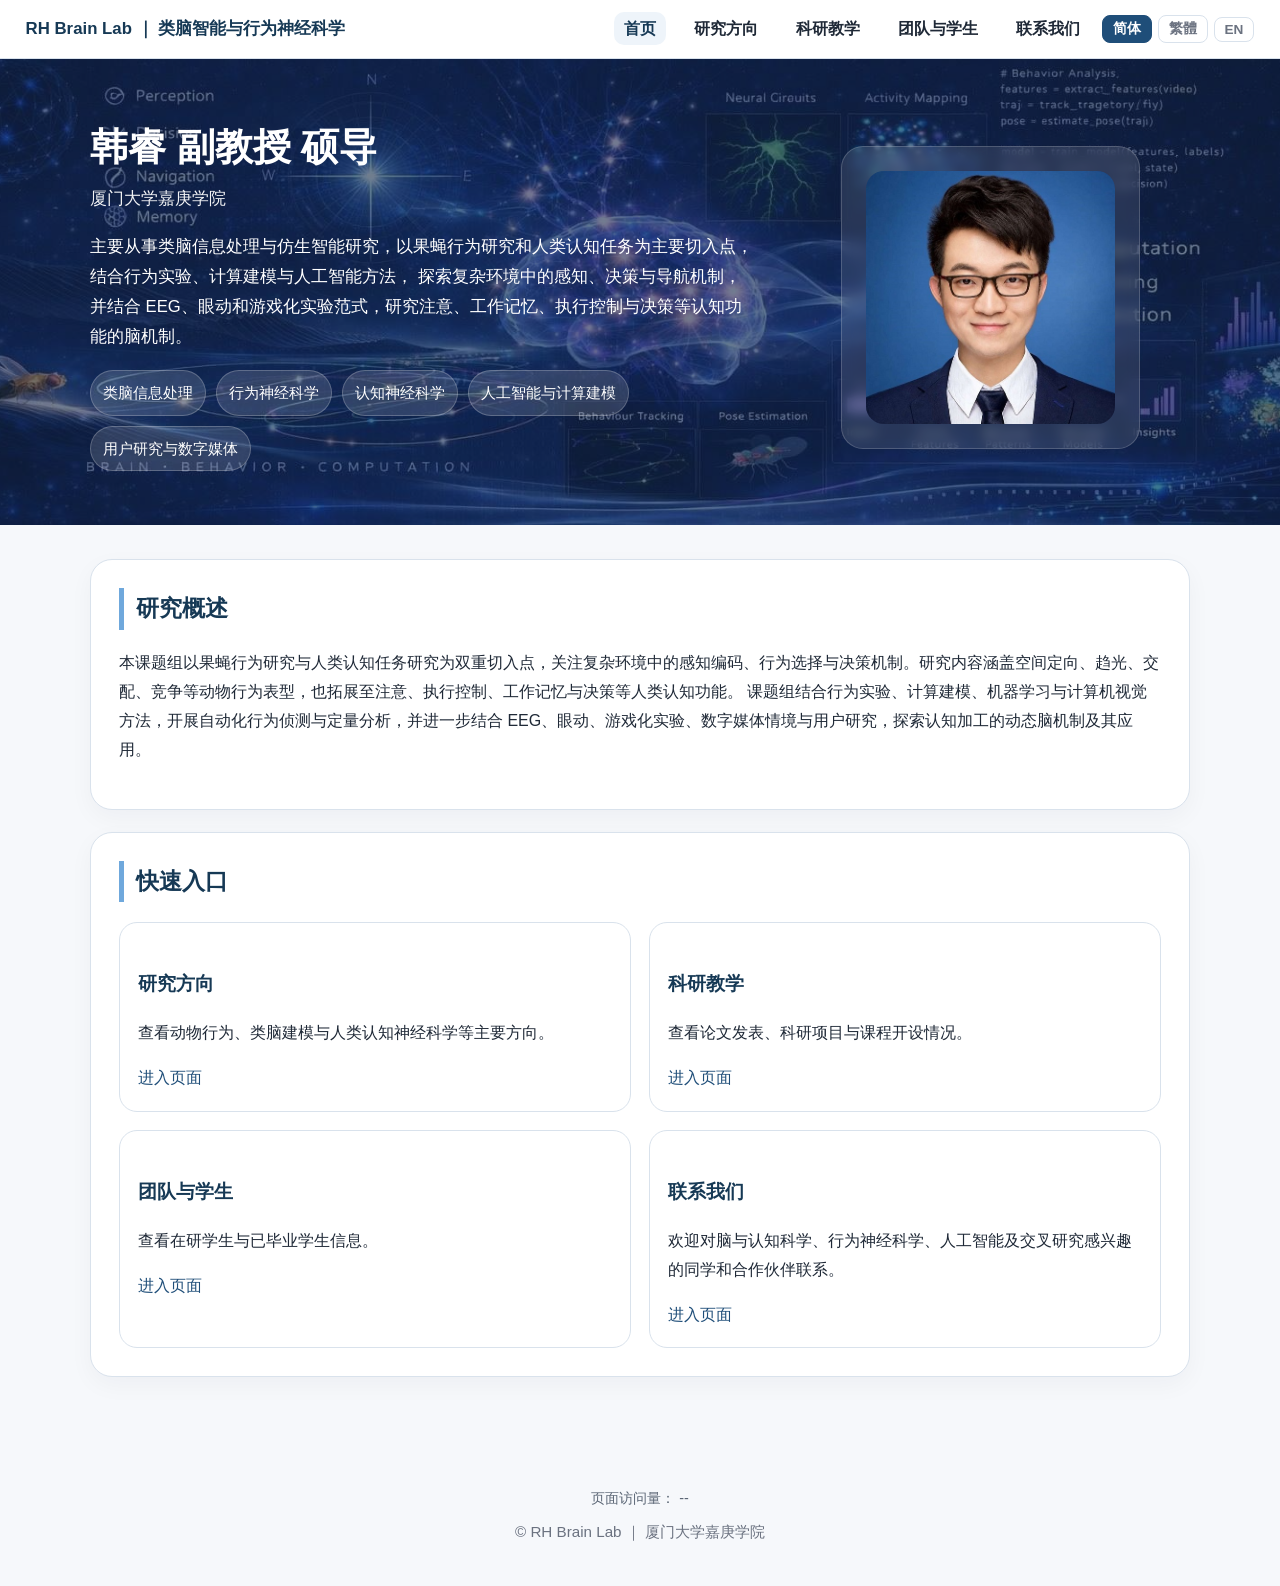
==== index.html @ 032235ff "Add files via upload" ====
<!DOCTYPE html>
<html lang="zh-CN">
<head>
  <meta charset="UTF-8">
  <meta name="viewport" content="width=device-width, initial-scale=1.0">
  <meta name="description" content="RH Brain Lab | 类脑智能与行为神经科学 - 厦门大学嘉庚学院">
  <title>RH Brain Lab | 类脑智能与行为神经科学</title>
  <link rel="canonical" href="https://rhneurosci.github.io/">
  <link rel="stylesheet" href="css/style.css">
<style>
  /* Homepage profile card and photo: both reduced to 75% of the previous visual size */
  .hero-card {
    width: 75% !important;
    max-width: 75% !important;
    box-sizing: border-box !important;
    margin-left: auto !important;
    margin-right: auto !important;
  }

  .hero-card .profile-img {
    width: 100% !important;
    max-width: 100% !important;
    height: auto !important;
    display: block !important;
  }

  /* Back-to-top button/icon: same enlarged size across all pages */
  .back-to-top,
  #back-to-top,
  #backToTop,
  .backTop,
  .scroll-top,
  .scroll-to-top,
  .to-top {
    transform: scale(1.5) !important;
    transform-origin: bottom right !important;
  }


  /* Footer page-view counter: shown only on the homepage */
  .footer-pageview-counter {
    margin-bottom: 8px;
    font-size: 0.9rem;
    color: #5b6675;
    text-align: center;
    line-height: 1.6;
    white-space: nowrap;
  }


</style>

</head>
<body>

<header class="site-header">
  <div class="container nav-wrap">
    <div class="brand">
      <span class="lang zh-cn">RH Brain Lab ｜ 类脑智能与行为神经科学</span>
      <span class="lang zh-tw">RH Brain Lab ｜ 類腦智能與行為神經科學</span>
      <span class="lang en">RH Brain Lab ｜ Brain-inspired AI &amp; Behav. Neurosci.</span>
    </div>
    <div class="header-right">
      <nav><ul>
        <li><a href="index.html" class="active">
          <span class="lang zh-cn">首页</span><span class="lang zh-tw">首頁</span><span class="lang en">Home</span>
        </a></li>
        <li><a href="research.html">
          <span class="lang zh-cn">研究方向</span><span class="lang zh-tw">研究方向</span><span class="lang en">Research</span>
        </a></li>
        <li><a href="publications.html">
          <span class="lang zh-cn">科研教学</span><span class="lang zh-tw">科研教學</span><span class="lang en">Publications</span>
        </a></li>
        <li><a href="members.html">
          <span class="lang zh-cn">团队与学生</span><span class="lang zh-tw">團隊與學生</span><span class="lang en">Team</span>
        </a></li>
        <li><a href="contact.html">
          <span class="lang zh-cn">联系我们</span><span class="lang zh-tw">聯繫我們</span><span class="lang en">Contact</span>
        </a></li>
      </ul></nav>
      <div class="lang-toggle">
        <button class="lang-btn active" data-lang="zh-CN">简体</button>
        <button class="lang-btn" data-lang="zh-TW">繁體</button>
        <button class="lang-btn" data-lang="en">EN</button>
      </div>
    </div>
  </div>
</header>

<section class="hero">
  <div class="container hero-grid">
    <div>
      <h1>
        <span class="lang zh-cn">韩睿 副教授 硕导</span>
        <span class="lang zh-tw">韓睿 副教授 碩導</span>
        <span class="lang en">Rui Han, Associate Professor</span>
      </h1>
      <div class="subtitle">
        <span class="lang zh-cn">厦门大学嘉庚学院</span>
        <span class="lang zh-tw">廈門大學嘉庚學院</span>
        <span class="lang en">Xiamen University Tan Kah Kee College</span>
      </div>
      <p class="lead lang zh-cn">
        主要从事类脑信息处理与仿生智能研究，以果蝇行为研究和人类认知任务为主要切入点，结合行为实验、计算建模与人工智能方法，
        探索复杂环境中的感知、决策与导航机制，并结合 EEG、眼动和游戏化实验范式，研究注意、工作记忆、执行控制与决策等认知功能的脑机制。
      </p>
      <p class="lead lang zh-tw">
        主要從事類腦信息處理與仿生智能研究，以果蠅行為研究和人類認知任務為主要切入點，結合行為實驗、計算建模與人工智能方法，
        探索複雜環境中的感知、決策與導航機制，並結合 EEG、眼動和遊戲化實驗範式，研究注意、工作記憶、執行控制與決策等認知功能的腦機制。
      </p>
      <p class="lead lang en">
        Focusing on brain-inspired information processing and biomimetic intelligence, we use fruit-fly behavior and human cognitive tasks as two major entry points, integrating behavioral experiments, computational modeling, and AI methods to study perception, decision-making, and navigation in complex environments. We also combine EEG, eye tracking, and gamified paradigms to investigate the neural mechanisms of attention, working memory, executive control, and decision-making.
      </p>
      <ul class="tag-list">
        <li class="tag"><span class="lang zh-cn">类脑信息处理</span><span class="lang zh-tw">類腦信息處理</span><span class="lang en">Brain-inspired Computing</span></li>
        <li class="tag"><span class="lang zh-cn">行为神经科学</span><span class="lang zh-tw">行為神經科學</span><span class="lang en">Behavioral Neuroscience</span></li>
        <li class="tag"><span class="lang zh-cn">认知神经科学</span><span class="lang zh-tw">認知神經科學</span><span class="lang en">Cognitive Neuroscience</span></li>
        <li class="tag"><span class="lang zh-cn">人工智能与计算建模</span><span class="lang zh-tw">人工智能與計算建模</span><span class="lang en">AI & Computational Modeling</span></li>
        <li class="tag"><span class="lang zh-cn">用户研究与数字媒体</span><span class="lang zh-tw">用戶研究與數字媒體</span><span class="lang en">User Research & Digital Media</span></li>
      </ul>
    </div>
    <div class="hero-card">
      <img src="images/profile.jpg" alt="韩睿 Rui Han" class="profile-img">
    </div>
  </div>
</section>

<main>
  <div class="container">

    <section class="section">
      <h2>
        <span class="lang zh-cn">研究概述</span>
        <span class="lang zh-tw">研究概述</span>
        <span class="lang en">Research Overview</span>
      </h2>
      <p class="lang zh-cn">
        本课题组以果蝇行为研究与人类认知任务研究为双重切入点，关注复杂环境中的感知编码、行为选择与决策机制。研究内容涵盖空间定向、趋光、交配、竞争等动物行为表型，也拓展至注意、执行控制、工作记忆与决策等人类认知功能。
        课题组结合行为实验、计算建模、机器学习与计算机视觉方法，开展自动化行为侦测与定量分析，并进一步结合 EEG、眼动、游戏化实验、数字媒体情境与用户研究，探索认知加工的动态脑机制及其应用。
      </p>
      <p class="lang zh-tw">
        本課題組以果蠅行為研究與人類認知任務研究為雙重切入點，關注複雜環境中的感知編碼、行為選擇與決策機制。研究內容涵蓋空間定向、趨光、交配、競爭等動物行為表型，也拓展至注意、執行控制、工作記憶與決策等人類認知功能。
        課題組結合行為實驗、計算建模、機器學習與計算機視覺方法，開展自動化行為偵測與定量分析，並進一步結合 EEG、眼動、遊戲化實驗、數字媒體情境與用戶研究，探索認知加工的動態腦機制及其應用。
      </p>
      <p class="lang en">
        Our group takes fruit-fly behavior and human cognitive tasks as two major entry points to study perceptual encoding, behavioral choice, and decision-making in complex environments. Our research covers animal behavioral phenotypes such as spatial orientation, phototaxis, mating, and competition, while also extending to human cognitive functions including attention, executive control, working memory, and decision-making.
        By integrating behavioral experiments, computational modeling, machine learning, and computer vision, we develop automated detection and quantitative-analysis approaches, and further combine EEG, eye tracking, gamified paradigms, digital-media contexts, and user research to investigate dynamic neural mechanisms and their applications.
      </p>
    </section>

    <section class="section">
      <h2>
        <span class="lang zh-cn">快速入口</span>
        <span class="lang zh-tw">快速入口</span>
        <span class="lang en">Quick Links</span>
      </h2>
      <div class="card-grid">
        <div class="card">
          <h3><span class="lang zh-cn">研究方向</span><span class="lang zh-tw">研究方向</span><span class="lang en">Research</span></h3>
          <p class="lang zh-cn">查看动物行为、类脑建模与人类认知神经科学等主要方向。</p>
          <p class="lang zh-tw">查看動物行為、類腦建模與人類認知神經科學等主要方向。</p>
          <p class="lang en">Explore animal behavior, brain-inspired modeling, and human cognitive neuroscience.</p>
          <a href="research.html"><span class="lang zh-cn">进入页面</span><span class="lang zh-tw">進入頁面</span><span class="lang en">Learn more</span></a>
        </div>
        <div class="card">
          <h3><span class="lang zh-cn">科研教学</span><span class="lang zh-tw">科研教學</span><span class="lang en">Publications</span></h3>
          <p class="lang zh-cn">查看论文发表、科研项目与课程开设情况。</p>
          <p class="lang zh-tw">查看論文發表、科研項目與課程開設情況。</p>
          <p class="lang en">View publications, research projects, and courses.</p>
          <a href="publications.html"><span class="lang zh-cn">进入页面</span><span class="lang zh-tw">進入頁面</span><span class="lang en">Learn more</span></a>
        </div>
        <div class="card">
          <h3><span class="lang zh-cn">团队与学生</span><span class="lang zh-tw">團隊與學生</span><span class="lang en">Team</span></h3>
          <p class="lang zh-cn">查看在研学生与已毕业学生信息。</p>
          <p class="lang zh-tw">查看在研學生與已畢業學生信息。</p>
          <p class="lang en">Meet our current and former students.</p>
          <a href="members.html"><span class="lang zh-cn">进入页面</span><span class="lang zh-tw">進入頁面</span><span class="lang en">Learn more</span></a>
        </div>
        <div class="card">
          <h3><span class="lang zh-cn">联系我们</span><span class="lang zh-tw">聯繫我們</span><span class="lang en">Contact</span></h3>
          <p class="lang zh-cn">欢迎对脑与认知科学、行为神经科学、人工智能及交叉研究感兴趣的同学和合作伙伴联系。</p>
          <p class="lang zh-tw">歡迎對腦與認知科學、行為神經科學、人工智能及交叉研究感興趣的同學和合作夥伴聯繫。</p>
          <p class="lang en">Prospective students and collaborators interested in brain and cognitive science, behavioral neuroscience, AI, and interdisciplinary research are welcome to reach out.</p>
          <a href="contact.html"><span class="lang zh-cn">进入页面</span><span class="lang zh-tw">進入頁面</span><span class="lang en">Learn more</span></a>
        </div>
      </div>
    </section>
  </div>
</main>

<footer>
  <div class="container">
    <div class="footer-pageview-counter">
      <span class="lang zh-cn">页面访问量：</span>
      <span class="lang zh-tw">頁面訪問量：</span>
      <span class="lang en">Page Views: </span>
      <span id="busuanzi_value_site_pv">--</span>
    </div>

    <span class="lang zh-cn">&copy; RH Brain Lab ｜ 厦门大学嘉庚学院</span>
    <span class="lang zh-tw">&copy; RH Brain Lab ｜ 廈門大學嘉庚學院</span>
    <span class="lang en">&copy; RH Brain Lab ｜ Xiamen University Tan Kah Kee College</span>
  </div>
</footer>

<script src="js/main.js"></script>
<script async src="https://busuanzi.ibruce.info/busuanzi/2.3/busuanzi.pure.mini.js"></script>
</body>
</html>
---- css/style.css ----
:root{
  --primary:#1f4e79;
  --primary-dark:#163955;
  --accent:#6fa8dc;
  --bg:#f6f8fb;
  --card:#ffffff;
  --text:#1f2937;
  --muted:#6b7280;
  --line:#d9e2ec;
  --max:1100px;
}
*{box-sizing:border-box}
html{scroll-behavior:smooth}
body{
  margin:0;
  font-family:"Microsoft YaHei","PingFang SC","Noto Sans SC",Arial,sans-serif;
  color:var(--text);
  background:var(--bg);
  line-height:1.8;
}
a{color:var(--primary);text-decoration:none}
a:hover{text-decoration:underline}
.container{width:min(var(--max),92%);margin:0 auto}

/* --- Language Toggle --- */
.lang{display:none !important}
html[lang="zh-CN"] .lang.zh-cn{display:inline !important}
html[lang="zh-TW"] .lang.zh-tw{display:inline !important}
html[lang="en"]    .lang.en{display:inline !important}
html[lang="zh-CN"] div.lang.zh-cn,
html[lang="zh-CN"] p.lang.zh-cn,
html[lang="zh-CN"] ul.lang.zh-cn,
html[lang="zh-CN"] ol.lang.zh-cn,
html[lang="zh-CN"] li.lang.zh-cn,
html[lang="zh-CN"] section.lang.zh-cn,
html[lang="zh-CN"] h1.lang.zh-cn,
html[lang="zh-CN"] h2.lang.zh-cn,
html[lang="zh-CN"] h3.lang.zh-cn{display:block !important}
html[lang="zh-TW"] div.lang.zh-tw,
html[lang="zh-TW"] p.lang.zh-tw,
html[lang="zh-TW"] ul.lang.zh-tw,
html[lang="zh-TW"] ol.lang.zh-tw,
html[lang="zh-TW"] li.lang.zh-tw,
html[lang="zh-TW"] section.lang.zh-tw,
html[lang="zh-TW"] h1.lang.zh-tw,
html[lang="zh-TW"] h2.lang.zh-tw,
html[lang="zh-TW"] h3.lang.zh-tw{display:block !important}
html[lang="en"] div.lang.en,
html[lang="en"] p.lang.en,
html[lang="en"] ul.lang.en,
html[lang="en"] ol.lang.en,
html[lang="en"] li.lang.en,
html[lang="en"] section.lang.en,
html[lang="en"] h1.lang.en,
html[lang="en"] h2.lang.en,
html[lang="en"] h3.lang.en{display:block !important}

.lang-toggle{display:flex;gap:6px;align-items:center;flex-shrink:0}
.lang-btn{
  background:transparent;border:1px solid var(--line);
  padding:4px 10px;border-radius:8px;cursor:pointer;
  font-size:.85rem;color:var(--muted);font-weight:600;
  transition:all .2s;
}
.lang-btn:hover{border-color:var(--accent);color:var(--primary)}
.lang-btn.active{
  background:var(--primary);border-color:var(--primary);color:#fff;
}

/* --- Header --- */
header.site-header{
  background:#fff;
  border-bottom:1px solid var(--line);
  position:sticky; top:0; z-index:10;
}
header.site-header .container{width:min(1280px,96%)}
.nav-wrap{
  display:flex;justify-content:space-between;align-items:center;
  gap:8px 16px;padding:14px 0;flex-wrap:nowrap;
}
.brand{font-weight:700;font-size:1.05rem;color:var(--primary-dark)}
.header-right{display:flex;align-items:center;gap:12px;flex-shrink:0;flex-wrap:nowrap}
nav ul{
  list-style:none;margin:0;padding:0;display:flex;gap:18px;flex-wrap:wrap;
}
nav a{
  color:var(--text);font-weight:600;padding:8px 10px;border-radius:10px;
}
nav a.active, nav a:hover{
  background:#eef4fa;color:var(--primary-dark);text-decoration:none;
}

/* --- Hero --- */
.hero{
  background:
    linear-gradient(rgba(20,40,70,0.6), rgba(20,40,70,0.6)),
    url("../images/banner.jpg") center/cover no-repeat;
  color:#fff;
  padding:64px 0 54px;
}
.hero-grid{
  display:grid;grid-template-columns:1.5fr 0.9fr;gap:36px;align-items:center;
}
.hero h1{font-size:2.4rem;line-height:1.25;margin:0 0 12px}
.hero .subtitle{font-size:1.08rem;opacity:.95;margin-bottom:18px}
.tag-list{display:flex;flex-wrap:wrap;gap:10px;margin:18px 0 0;padding:0;list-style:none}
.tag{
  background:rgba(255,255,255,.14);border:1px solid rgba(255,255,255,.22);
  padding:8px 12px;border-radius:999px;font-size:.96rem
}
.hero-card{
  background:rgba(255,255,255,.1);
  border:1px solid rgba(255,255,255,.18);
  border-radius:22px;padding:24px;backdrop-filter:blur(6px);
}
.photo-placeholder, .banner-placeholder{
  border:2px dashed rgba(255,255,255,.55);
  border-radius:18px;display:flex;align-items:center;justify-content:center;
  text-align:center;min-height:280px;padding:24px;color:#eef6ff;
  font-weight:600;
}

/* --- Page Banner --- */
.page-banner{
  background:
    linear-gradient(rgba(20,40,70,0.6), rgba(20,40,70,0.6)),
    url("../images/banner.jpg") center/cover no-repeat;
  color:#fff;
  padding:64px 0 54px;
}
.page-banner h1{margin:0;font-size:2rem}
.page-banner p{margin:10px 0 0;opacity:.95}

/* --- Main Content --- */
main{padding:34px 0 60px}
.section{
  background:var(--card);border:1px solid var(--line);border-radius:22px;
  padding:28px;box-shadow:0 8px 24px rgba(15,23,42,.04);margin-bottom:22px;
}
.section h2{
  margin-top:0;color:var(--primary-dark);font-size:1.45rem;
  border-left:5px solid var(--accent);padding-left:12px;
}
.section h3{color:var(--primary-dark);margin-top:26px}
.lead{font-size:1.04rem}

/* --- Research Figure --- */
.research-fig{
  margin:20px auto;border-radius:14px;overflow:hidden;
  border:1px solid var(--line);
  max-width:60%;
}
.research-fig img{width:100%;display:block}
.research-fig figcaption{
  padding:10px 14px;font-size:.9rem;color:var(--muted);
  background:#f8fbff;text-align:center;
}

/* --- Grid & Cards --- */
.grid-2{display:grid;grid-template-columns:1fr 1fr;gap:22px}
.card-grid{display:grid;grid-template-columns:repeat(2,1fr);gap:18px}
.card{
  border:1px solid var(--line);border-radius:18px;padding:18px;background:#fff;
}

/* --- Lists --- */
.muted{color:var(--muted)}
.timeline-list, .pub-list, .student-list, .plain-list{
  margin:0;padding-left:22px;
}
.pub-list li, .timeline-list li, .student-list li{margin-bottom:12px}
.pub-list .pub-links{margin-top:4px}
.pub-list .pub-links a{
  display:inline-block;margin-right:8px;padding:2px 10px;
  border:1px solid var(--accent);border-radius:6px;font-size:.85rem;
  color:var(--primary);font-weight:600;transition:all .2s;
}
.pub-list .pub-links a:hover{
  background:var(--primary);color:#fff;border-color:var(--primary);
  text-decoration:none;
}

/* --- Contact KV --- */
.kv{
  display:grid;grid-template-columns:130px 1fr;gap:8px 18px;align-items:start;
}
.kv div:nth-child(odd){font-weight:700;color:var(--primary-dark)}

/* --- Footer --- */
footer{
  padding:28px 0 40px;color:var(--muted);text-align:center;font-size:.95rem;
}

/* --- Note (dev only) --- */
.note{
  font-size:.94rem;color:var(--muted);background:#f8fbff;border-left:4px solid var(--accent);
  padding:12px 14px;border-radius:10px;
}

/* --- Profile Image --- */
.profile-img{
  width:100%;
  border-radius:18px;
  object-fit:cover;
}

/* --- Back-to-top Button --- */
.back-to-top{
  position:fixed;right:28px;bottom:28px;z-index:50;
  width:54px;height:54px;border-radius:50%;
  background:var(--primary);color:#fff;border:none;cursor:pointer;
  display:flex;flex-direction:column;align-items:center;justify-content:center;
  gap:1px;
  box-shadow:0 6px 18px rgba(31,78,121,.32);
  opacity:0;visibility:hidden;transform:translateY(10px);
  transition:opacity .25s ease, visibility .25s ease, transform .25s ease, background-color .2s;
  font-family:inherit;
}
.back-to-top.visible{opacity:1;visibility:visible;transform:translateY(0)}
.back-to-top:hover{background:var(--primary-dark)}
.back-to-top svg{display:block}
.back-to-top-label{
  font-size:.62rem;font-weight:700;letter-spacing:.5px;line-height:1;
  margin-top:1px;
}
@media (max-width: 600px){
  .back-to-top{right:16px;bottom:16px;width:48px;height:48px}
  .back-to-top-label{font-size:.55rem}
}

/* --- Responsive --- */
@media (max-width: 900px){
  .hero-grid,.grid-2{grid-template-columns:1fr}
  .hero h1{font-size:2rem}
  .photo-placeholder{min-height:220px}
  .nav-wrap{flex-wrap:wrap}
  .brand{max-width:100%;white-space:normal}
  .header-right{width:100%;justify-content:space-between}
}
@media (max-width: 600px){
  nav ul{gap:10px}
  nav a{padding:6px 8px;font-size:.9rem}
  .kv{grid-template-columns:100px 1fr}
}
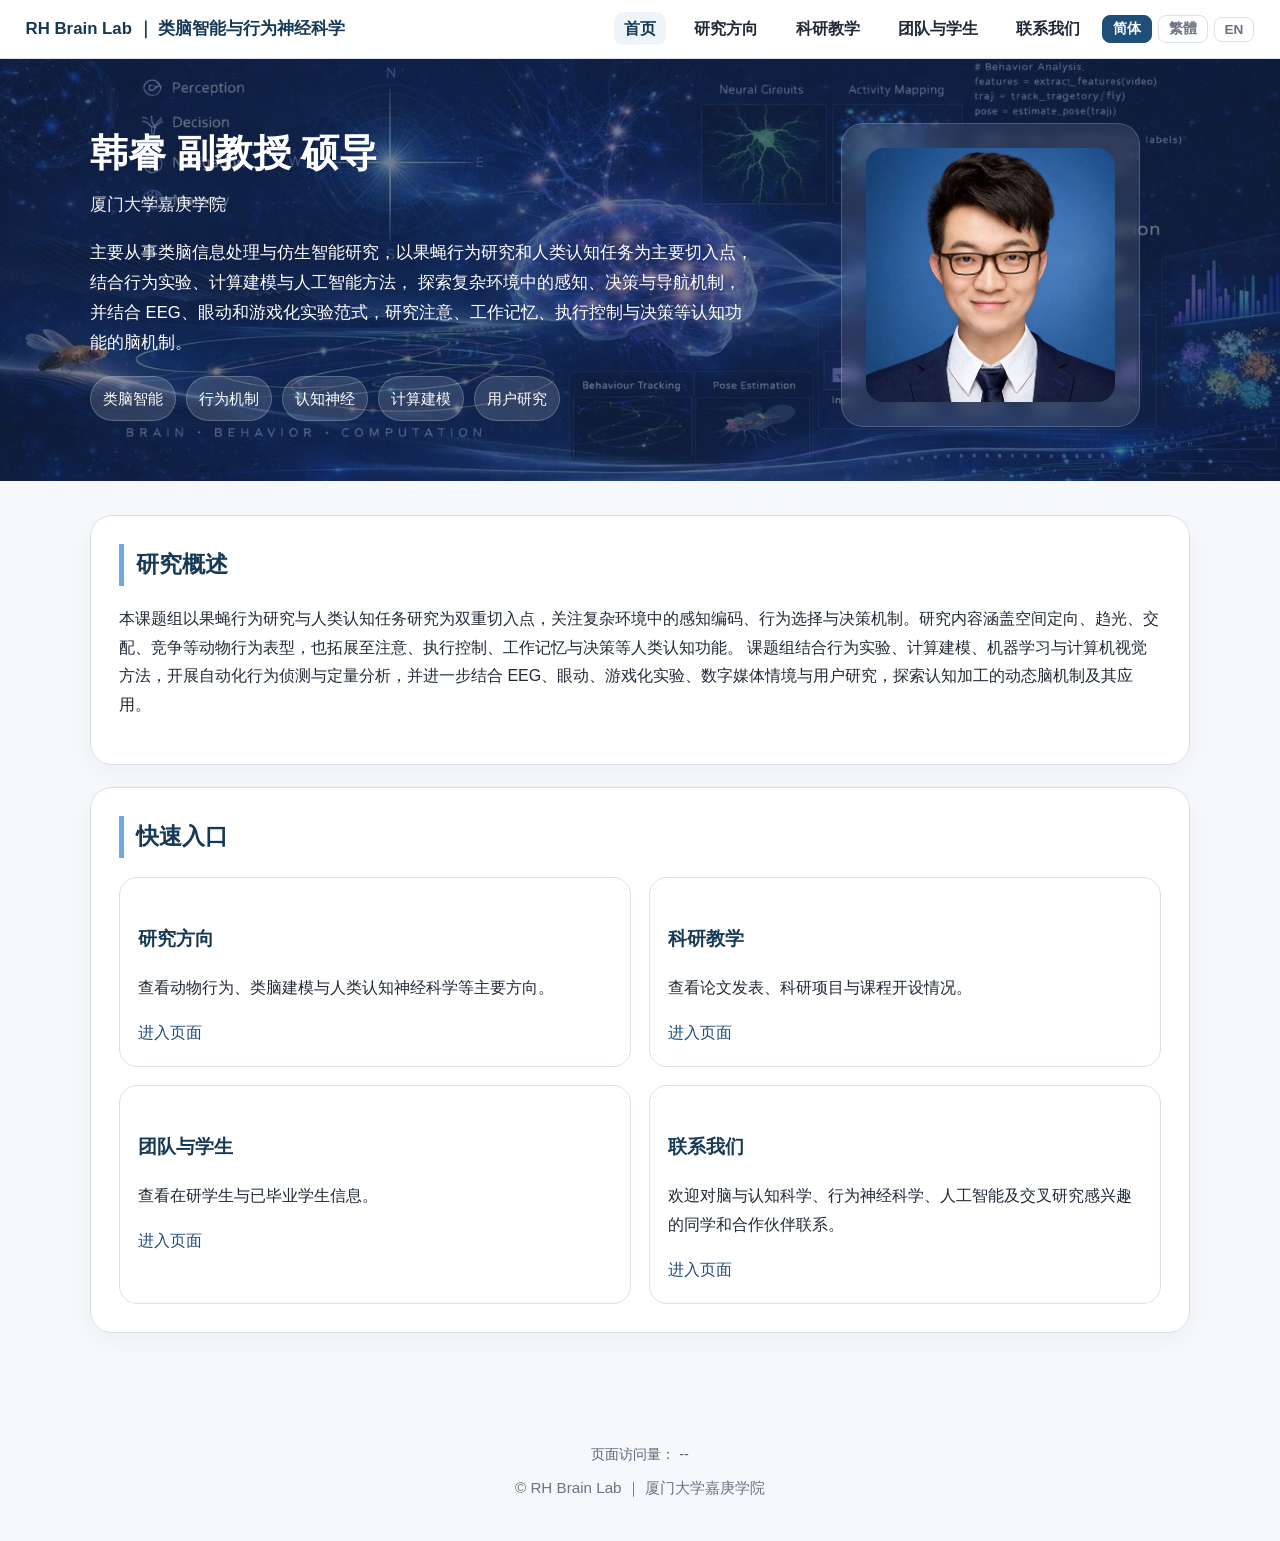
==== commit c0cf87bc: "Add files via upload" ====
--- a/index.html
+++ b/index.html
@@ -112,11 +112,11 @@
         Focusing on brain-inspired information processing and biomimetic intelligence, we use fruit-fly behavior and human cognitive tasks as two major entry points, integrating behavioral experiments, computational modeling, and AI methods to study perception, decision-making, and navigation in complex environments. We also combine EEG, eye tracking, and gamified paradigms to investigate the neural mechanisms of attention, working memory, executive control, and decision-making.
       </p>
       <ul class="tag-list">
-        <li class="tag"><span class="lang zh-cn">类脑信息处理</span><span class="lang zh-tw">類腦信息處理</span><span class="lang en">Brain-inspired Computing</span></li>
-        <li class="tag"><span class="lang zh-cn">行为神经科学</span><span class="lang zh-tw">行為神經科學</span><span class="lang en">Behavioral Neuroscience</span></li>
-        <li class="tag"><span class="lang zh-cn">认知神经科学</span><span class="lang zh-tw">認知神經科學</span><span class="lang en">Cognitive Neuroscience</span></li>
-        <li class="tag"><span class="lang zh-cn">人工智能与计算建模</span><span class="lang zh-tw">人工智能與計算建模</span><span class="lang en">AI & Computational Modeling</span></li>
-        <li class="tag"><span class="lang zh-cn">用户研究与数字媒体</span><span class="lang zh-tw">用戶研究與數字媒體</span><span class="lang en">User Research & Digital Media</span></li>
+        <li class="tag"><span class="lang zh-cn">类脑智能</span><span class="lang zh-tw">類腦智能</span><span class="lang en">Brain-inspired AI</span></li>
+        <li class="tag"><span class="lang zh-cn">行为机制</span><span class="lang zh-tw">行為機制</span><span class="lang en">Behavior</span></li>
+        <li class="tag"><span class="lang zh-cn">认知神经</span><span class="lang zh-tw">認知神經</span><span class="lang en">Cognition</span></li>
+        <li class="tag"><span class="lang zh-cn">计算建模</span><span class="lang zh-tw">計算建模</span><span class="lang en">Modeling</span></li>
+        <li class="tag"><span class="lang zh-cn">用户研究</span><span class="lang zh-tw">用戶研究</span><span class="lang en">User Research</span></li>
       </ul>
     </div>
     <div class="hero-card">
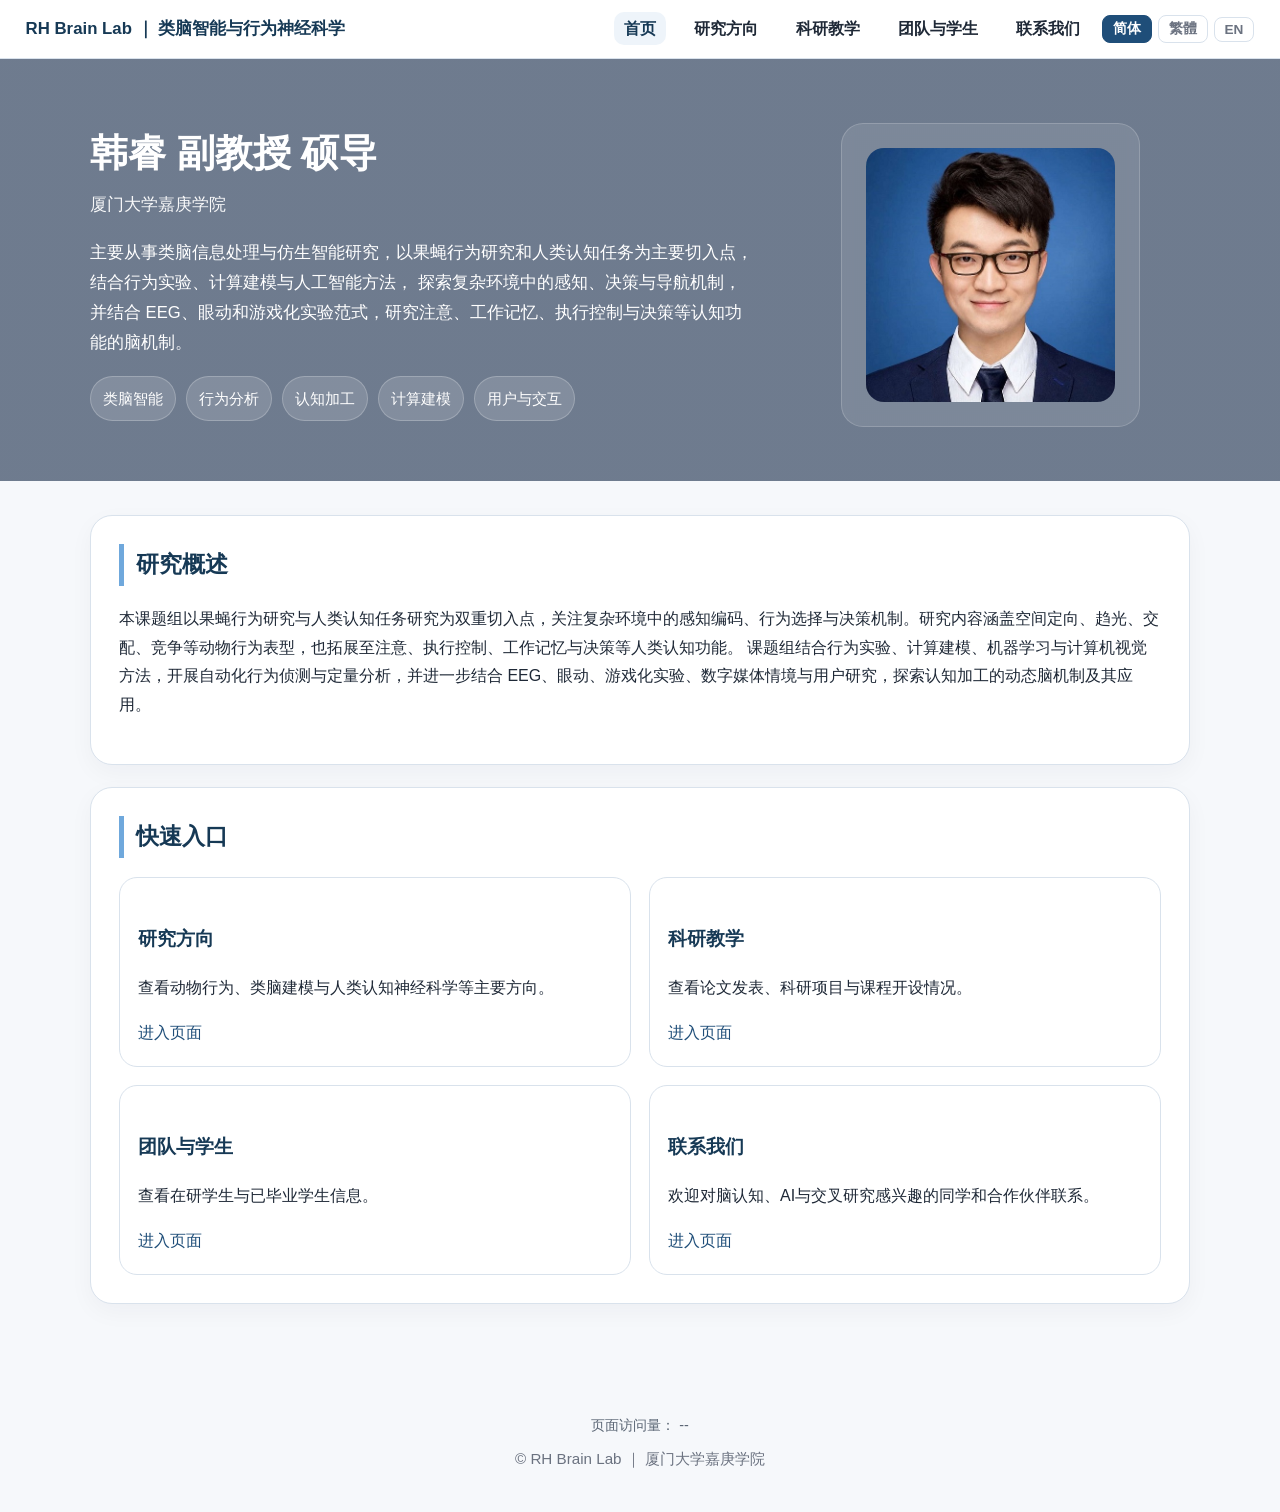
==== commit 904f72dd: "Add files via upload" ====
--- a/index.html
+++ b/index.html
@@ -113,10 +113,10 @@
       </p>
       <ul class="tag-list">
         <li class="tag"><span class="lang zh-cn">类脑智能</span><span class="lang zh-tw">類腦智能</span><span class="lang en">Brain-inspired AI</span></li>
-        <li class="tag"><span class="lang zh-cn">行为机制</span><span class="lang zh-tw">行為機制</span><span class="lang en">Behavior</span></li>
-        <li class="tag"><span class="lang zh-cn">认知神经</span><span class="lang zh-tw">認知神經</span><span class="lang en">Cognition</span></li>
-        <li class="tag"><span class="lang zh-cn">计算建模</span><span class="lang zh-tw">計算建模</span><span class="lang en">Modeling</span></li>
-        <li class="tag"><span class="lang zh-cn">用户研究</span><span class="lang zh-tw">用戶研究</span><span class="lang en">User Research</span></li>
+        <li class="tag"><span class="lang zh-cn">行为分析</span><span class="lang zh-tw">行為分析</span><span class="lang en">Behavior Analysis</span></li>
+        <li class="tag"><span class="lang zh-cn">认知加工</span><span class="lang zh-tw">認知加工</span><span class="lang en">Cognitive Processing</span></li>
+        <li class="tag"><span class="lang zh-cn">计算建模</span><span class="lang zh-tw">計算建模</span><span class="lang en">Computational Modeling</span></li>
+        <li class="tag"><span class="lang zh-cn">用户与交互</span><span class="lang zh-tw">用戶與交互</span><span class="lang en">Users & Interaction</span></li>
       </ul>
     </div>
     <div class="hero-card">
@@ -178,9 +178,9 @@
         </div>
         <div class="card">
           <h3><span class="lang zh-cn">联系我们</span><span class="lang zh-tw">聯繫我們</span><span class="lang en">Contact</span></h3>
-          <p class="lang zh-cn">欢迎对脑与认知科学、行为神经科学、人工智能及交叉研究感兴趣的同学和合作伙伴联系。</p>
-          <p class="lang zh-tw">歡迎對腦與認知科學、行為神經科學、人工智能及交叉研究感興趣的同學和合作夥伴聯繫。</p>
-          <p class="lang en">Prospective students and collaborators interested in brain and cognitive science, behavioral neuroscience, AI, and interdisciplinary research are welcome to reach out.</p>
+          <p class="lang zh-cn">欢迎对脑认知、AI与交叉研究感兴趣的同学和合作伙伴联系。</p>
+          <p class="lang zh-tw">歡迎對腦認知、AI與交叉研究感興趣的同學和合作夥伴聯繫。</p>
+          <p class="lang en">Students and collaborators interested in cognition, AI, and interdisciplinary research are welcome to reach out.</p>
           <a href="contact.html"><span class="lang zh-cn">进入页面</span><span class="lang zh-tw">進入頁面</span><span class="lang en">Learn more</span></a>
         </div>
       </div>
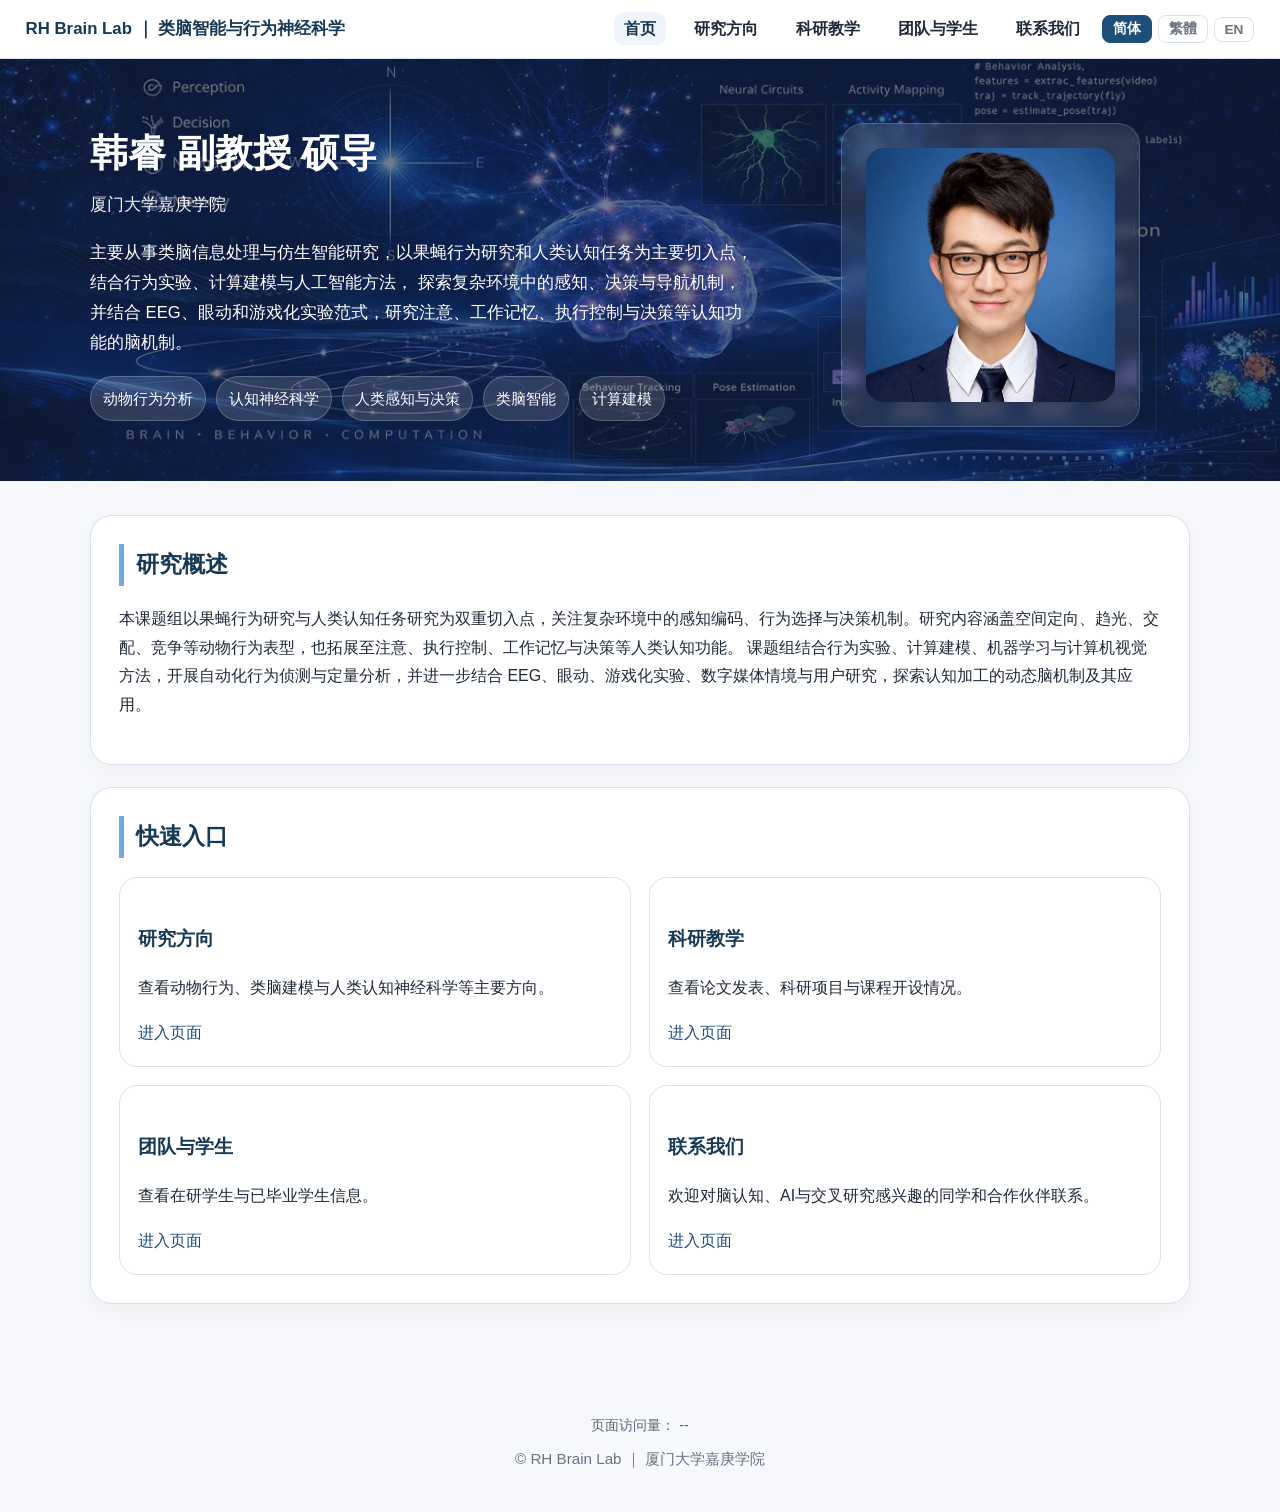
==== commit 4a172090: "Add files via upload" ====
--- a/index.html
+++ b/index.html
@@ -112,11 +112,11 @@
         Focusing on brain-inspired information processing and biomimetic intelligence, we use fruit-fly behavior and human cognitive tasks as two major entry points, integrating behavioral experiments, computational modeling, and AI methods to study perception, decision-making, and navigation in complex environments. We also combine EEG, eye tracking, and gamified paradigms to investigate the neural mechanisms of attention, working memory, executive control, and decision-making.
       </p>
       <ul class="tag-list">
+        <li class="tag"><span class="lang zh-cn">动物行为分析</span><span class="lang zh-tw">動物行為分析</span><span class="lang en">Animal Behavior Analysis</span></li>
+        <li class="tag"><span class="lang zh-cn">认知神经科学</span><span class="lang zh-tw">認知神經科學</span><span class="lang en">Cognitive Neuroscience</span></li>
+        <li class="tag"><span class="lang zh-cn">人类感知与决策</span><span class="lang zh-tw">人類感知與決策</span><span class="lang en">Human Perception & Decision-making</span></li>
         <li class="tag"><span class="lang zh-cn">类脑智能</span><span class="lang zh-tw">類腦智能</span><span class="lang en">Brain-inspired AI</span></li>
-        <li class="tag"><span class="lang zh-cn">行为分析</span><span class="lang zh-tw">行為分析</span><span class="lang en">Behavior Analysis</span></li>
-        <li class="tag"><span class="lang zh-cn">认知加工</span><span class="lang zh-tw">認知加工</span><span class="lang en">Cognitive Processing</span></li>
         <li class="tag"><span class="lang zh-cn">计算建模</span><span class="lang zh-tw">計算建模</span><span class="lang en">Computational Modeling</span></li>
-        <li class="tag"><span class="lang zh-cn">用户与交互</span><span class="lang zh-tw">用戶與交互</span><span class="lang en">Users & Interaction</span></li>
       </ul>
     </div>
     <div class="hero-card">
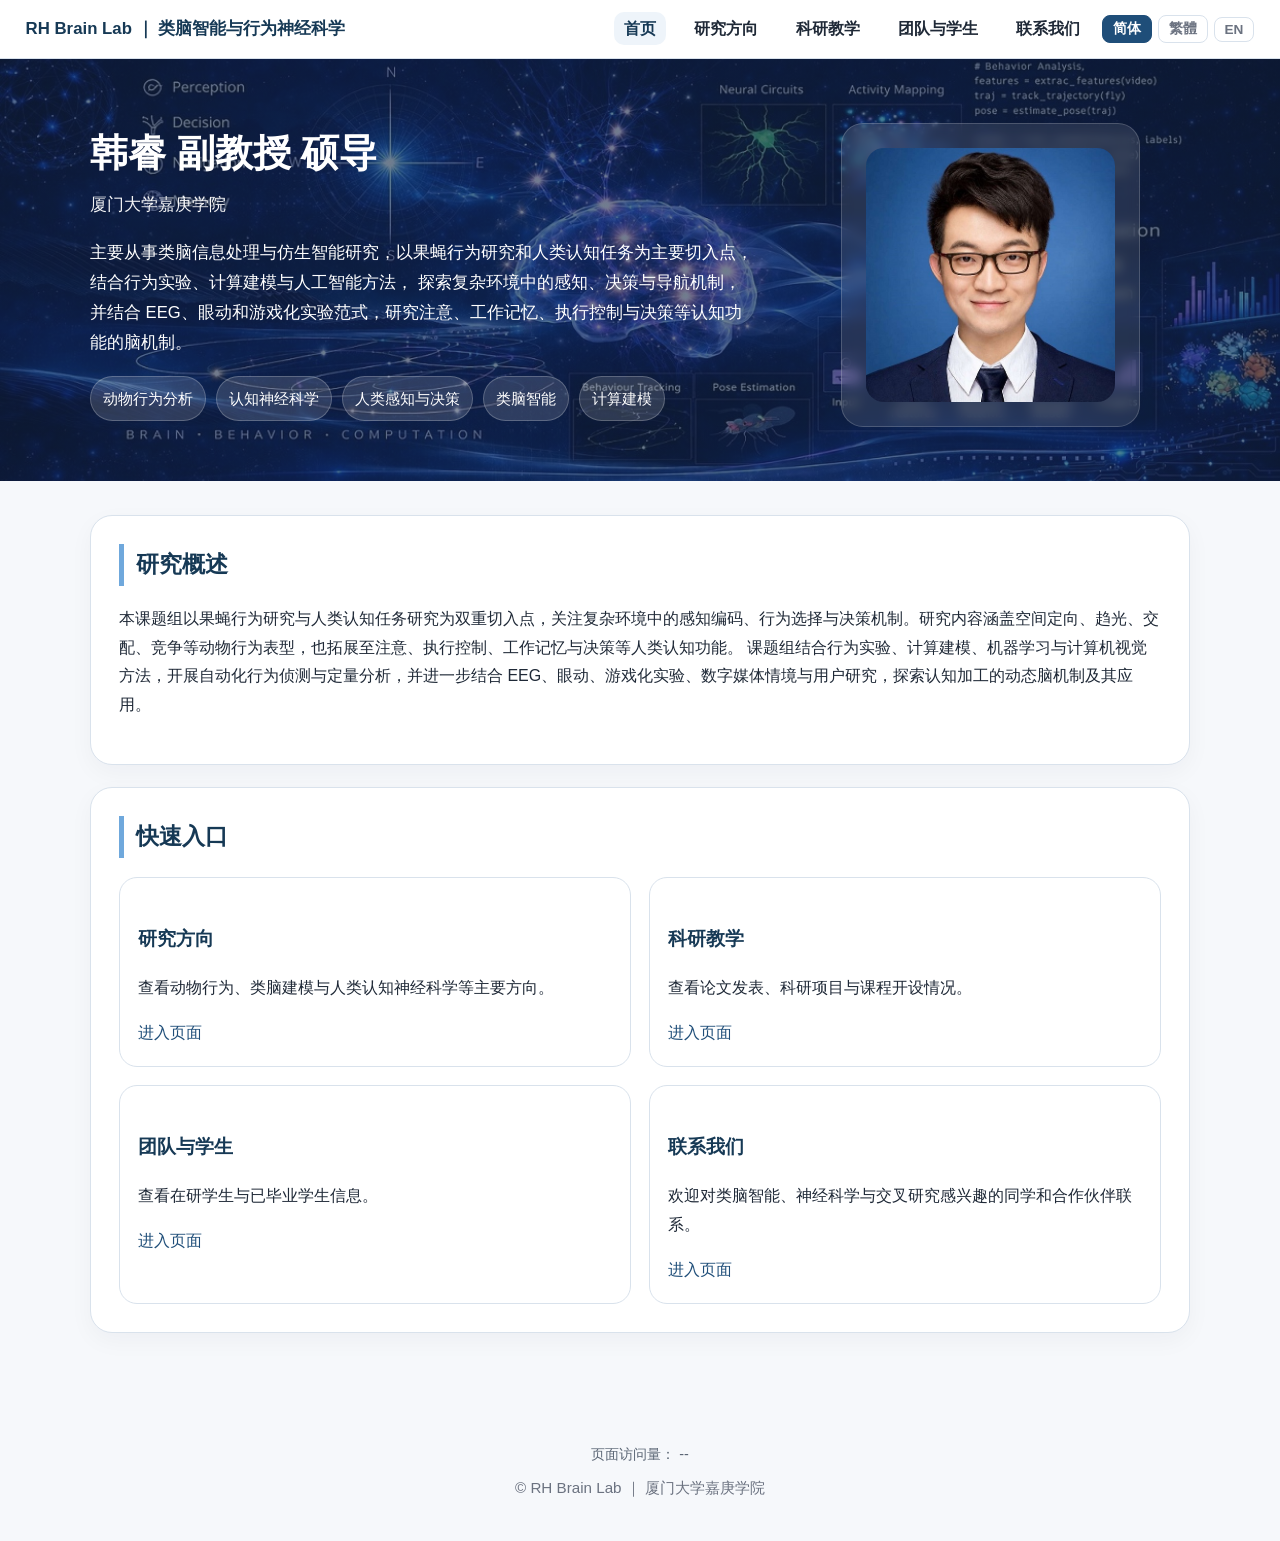
==== commit 1f960238: "Add files via upload" ====
--- a/index.html
+++ b/index.html
@@ -178,9 +178,9 @@
         </div>
         <div class="card">
           <h3><span class="lang zh-cn">联系我们</span><span class="lang zh-tw">聯繫我們</span><span class="lang en">Contact</span></h3>
-          <p class="lang zh-cn">欢迎对脑认知、AI与交叉研究感兴趣的同学和合作伙伴联系。</p>
-          <p class="lang zh-tw">歡迎對腦認知、AI與交叉研究感興趣的同學和合作夥伴聯繫。</p>
-          <p class="lang en">Students and collaborators interested in cognition, AI, and interdisciplinary research are welcome to reach out.</p>
+          <p class="lang zh-cn">欢迎对类脑智能、神经科学与交叉研究感兴趣的同学和合作伙伴联系。</p>
+          <p class="lang zh-tw">歡迎對類腦智能、神經科學與交叉研究感興趣的同學和合作夥伴聯繫。</p>
+          <p class="lang en">Students and collaborators interested in brain-inspired intelligence, neuroscience, and interdisciplinary research are welcome to reach out.</p>
           <a href="contact.html"><span class="lang zh-cn">进入页面</span><span class="lang zh-tw">進入頁面</span><span class="lang en">Learn more</span></a>
         </div>
       </div>
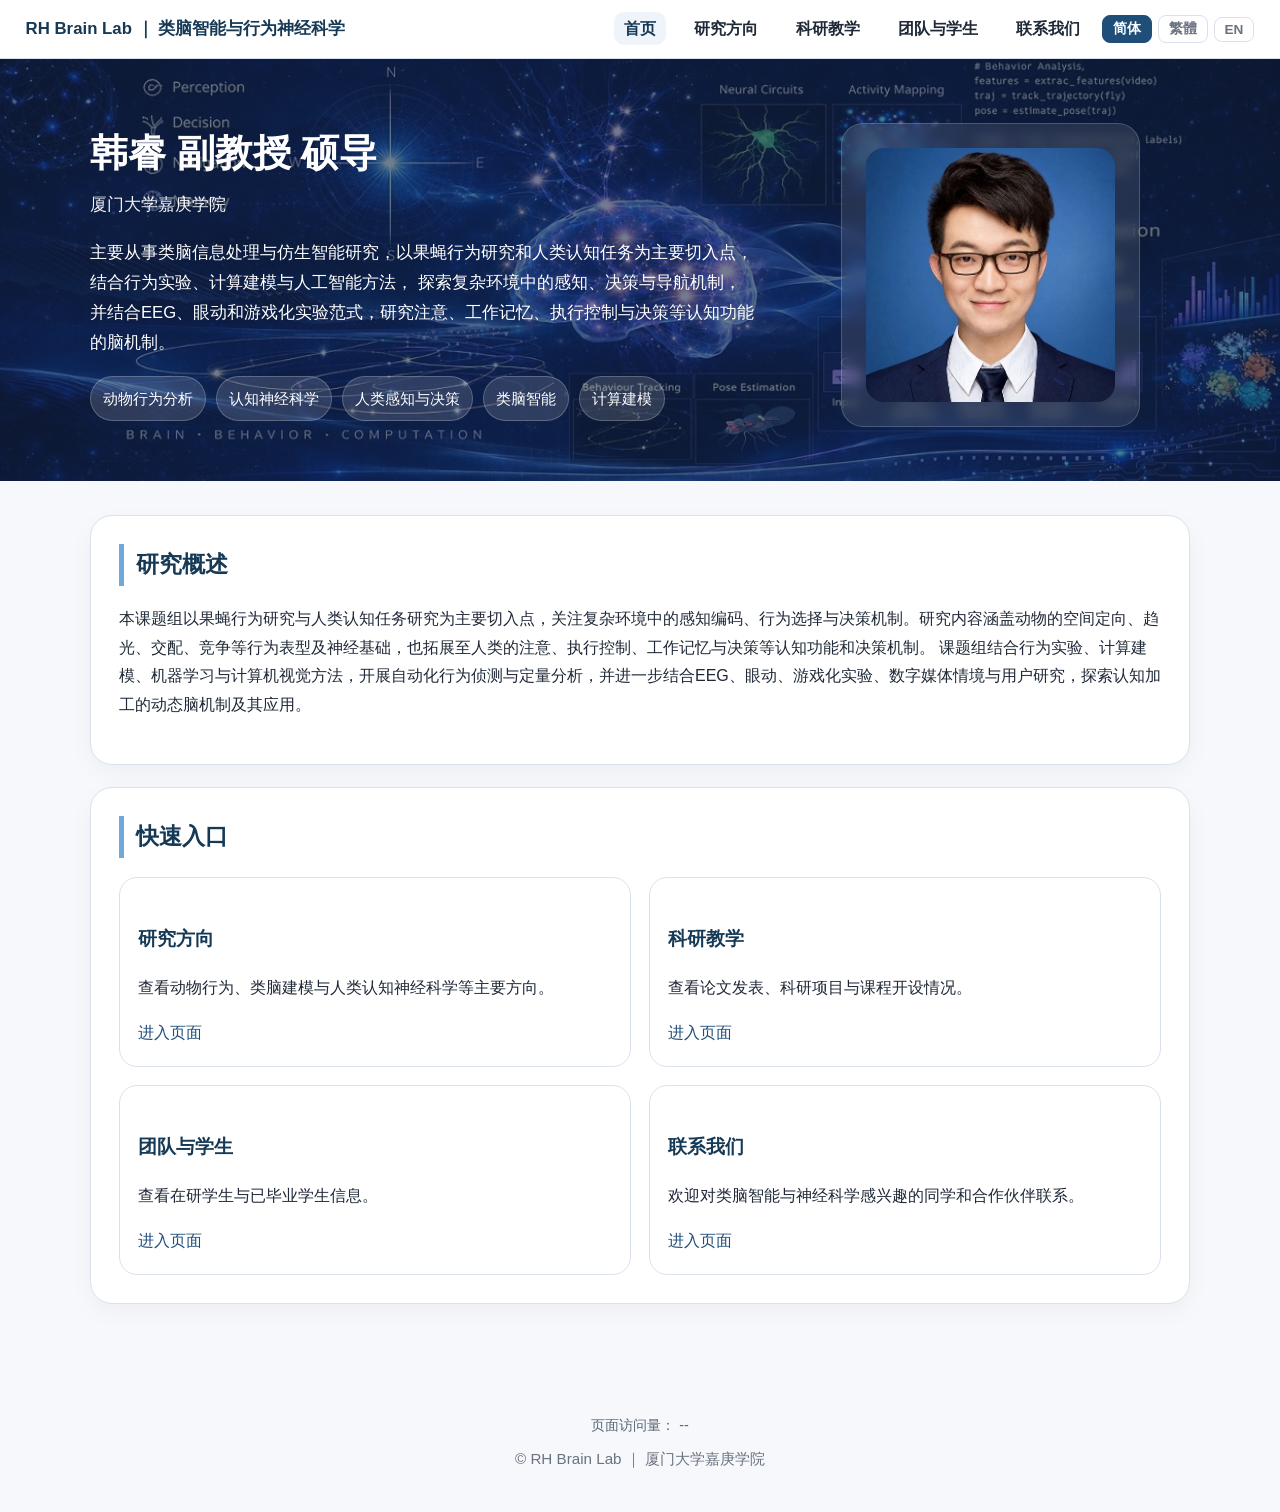
==== commit 8455f181: "Add files via upload" ====
--- a/index.html
+++ b/index.html
@@ -102,11 +102,11 @@
       </div>
       <p class="lead lang zh-cn">
         主要从事类脑信息处理与仿生智能研究，以果蝇行为研究和人类认知任务为主要切入点，结合行为实验、计算建模与人工智能方法，
-        探索复杂环境中的感知、决策与导航机制，并结合 EEG、眼动和游戏化实验范式，研究注意、工作记忆、执行控制与决策等认知功能的脑机制。
+        探索复杂环境中的感知、决策与导航机制，并结合EEG、眼动和游戏化实验范式，研究注意、工作记忆、执行控制与决策等认知功能的脑机制。
       </p>
       <p class="lead lang zh-tw">
         主要從事類腦信息處理與仿生智能研究，以果蠅行為研究和人類認知任務為主要切入點，結合行為實驗、計算建模與人工智能方法，
-        探索複雜環境中的感知、決策與導航機制，並結合 EEG、眼動和遊戲化實驗範式，研究注意、工作記憶、執行控制與決策等認知功能的腦機制。
+        探索複雜環境中的感知、決策與導航機制，並結合EEG、眼動和遊戲化實驗範式，研究注意、工作記憶、執行控制與決策等認知功能的腦機制。
       </p>
       <p class="lead lang en">
         Focusing on brain-inspired information processing and biomimetic intelligence, we use fruit-fly behavior and human cognitive tasks as two major entry points, integrating behavioral experiments, computational modeling, and AI methods to study perception, decision-making, and navigation in complex environments. We also combine EEG, eye tracking, and gamified paradigms to investigate the neural mechanisms of attention, working memory, executive control, and decision-making.
@@ -135,16 +135,16 @@
         <span class="lang en">Research Overview</span>
       </h2>
       <p class="lang zh-cn">
-        本课题组以果蝇行为研究与人类认知任务研究为双重切入点，关注复杂环境中的感知编码、行为选择与决策机制。研究内容涵盖空间定向、趋光、交配、竞争等动物行为表型，也拓展至注意、执行控制、工作记忆与决策等人类认知功能。
-        课题组结合行为实验、计算建模、机器学习与计算机视觉方法，开展自动化行为侦测与定量分析，并进一步结合 EEG、眼动、游戏化实验、数字媒体情境与用户研究，探索认知加工的动态脑机制及其应用。
+        本课题组以果蝇行为研究与人类认知任务研究为主要切入点，关注复杂环境中的感知编码、行为选择与决策机制。研究内容涵盖动物的空间定向、趋光、交配、竞争等行为表型及神经基础，也拓展至人类的注意、执行控制、工作记忆与决策等认知功能和决策机制。
+        课题组结合行为实验、计算建模、机器学习与计算机视觉方法，开展自动化行为侦测与定量分析，并进一步结合EEG、眼动、游戏化实验、数字媒体情境与用户研究，探索认知加工的动态脑机制及其应用。
       </p>
       <p class="lang zh-tw">
-        本課題組以果蠅行為研究與人類認知任務研究為雙重切入點，關注複雜環境中的感知編碼、行為選擇與決策機制。研究內容涵蓋空間定向、趨光、交配、競爭等動物行為表型，也拓展至注意、執行控制、工作記憶與決策等人類認知功能。
-        課題組結合行為實驗、計算建模、機器學習與計算機視覺方法，開展自動化行為偵測與定量分析，並進一步結合 EEG、眼動、遊戲化實驗、數字媒體情境與用戶研究，探索認知加工的動態腦機制及其應用。
+        本課題組以果蠅行為研究與人類認知任務研究為主要切入點，關注複雜環境中的感知編碼、行為選擇與決策機制。研究內容涵蓋動物的空間定向、趨光、交配、競爭等行為表型及神經基礎，也拓展至人類的注意、執行控制、工作記憶與決策等認知功能和決策機制。
+        課題組結合行為實驗、計算建模、機器學習與計算機視覺方法，開展自動化行為偵測與定量分析，並進一步結合EEG、眼動、遊戲化實驗、數字媒體情境與用戶研究，探索認知加工的動態腦機制及其應用。
       </p>
       <p class="lang en">
-        Our group takes fruit-fly behavior and human cognitive tasks as two major entry points to study perceptual encoding, behavioral choice, and decision-making in complex environments. Our research covers animal behavioral phenotypes such as spatial orientation, phototaxis, mating, and competition, while also extending to human cognitive functions including attention, executive control, working memory, and decision-making.
-        By integrating behavioral experiments, computational modeling, machine learning, and computer vision, we develop automated detection and quantitative-analysis approaches, and further combine EEG, eye tracking, gamified paradigms, digital-media contexts, and user research to investigate dynamic neural mechanisms and their applications.
+        Our group takes fruit-fly behavior and human cognitive tasks as major entry points to investigate perceptual encoding, behavioral choice, and decision-making in complex environments. Our research covers animal behavioral phenotypes and neural bases, including spatial orientation, phototaxis, mating, and competition, and also extends to human cognitive functions and decision mechanisms such as attention, executive control, working memory, and decision-making.
+        By integrating behavioral experiments, computational modeling, machine learning, and computer vision, we develop automated behavioral detection and quantitative-analysis approaches, and further combine EEG, eye tracking, gamified experiments, digital-media contexts, and user research to explore the dynamic neural mechanisms of cognitive processing and their applications.
       </p>
     </section>
 
@@ -178,8 +178,8 @@
         </div>
         <div class="card">
           <h3><span class="lang zh-cn">联系我们</span><span class="lang zh-tw">聯繫我們</span><span class="lang en">Contact</span></h3>
-          <p class="lang zh-cn">欢迎对类脑智能、神经科学与交叉研究感兴趣的同学和合作伙伴联系。</p>
-          <p class="lang zh-tw">歡迎對類腦智能、神經科學與交叉研究感興趣的同學和合作夥伴聯繫。</p>
+          <p class="lang zh-cn">欢迎对类脑智能与神经科学感兴趣的同学和合作伙伴联系。</p>
+          <p class="lang zh-tw">歡迎對類腦智能與神經科學感興趣的同學和合作夥伴聯繫。</p>
           <p class="lang en">Students and collaborators interested in brain-inspired intelligence, neuroscience, and interdisciplinary research are welcome to reach out.</p>
           <a href="contact.html"><span class="lang zh-cn">进入页面</span><span class="lang zh-tw">進入頁面</span><span class="lang en">Learn more</span></a>
         </div>
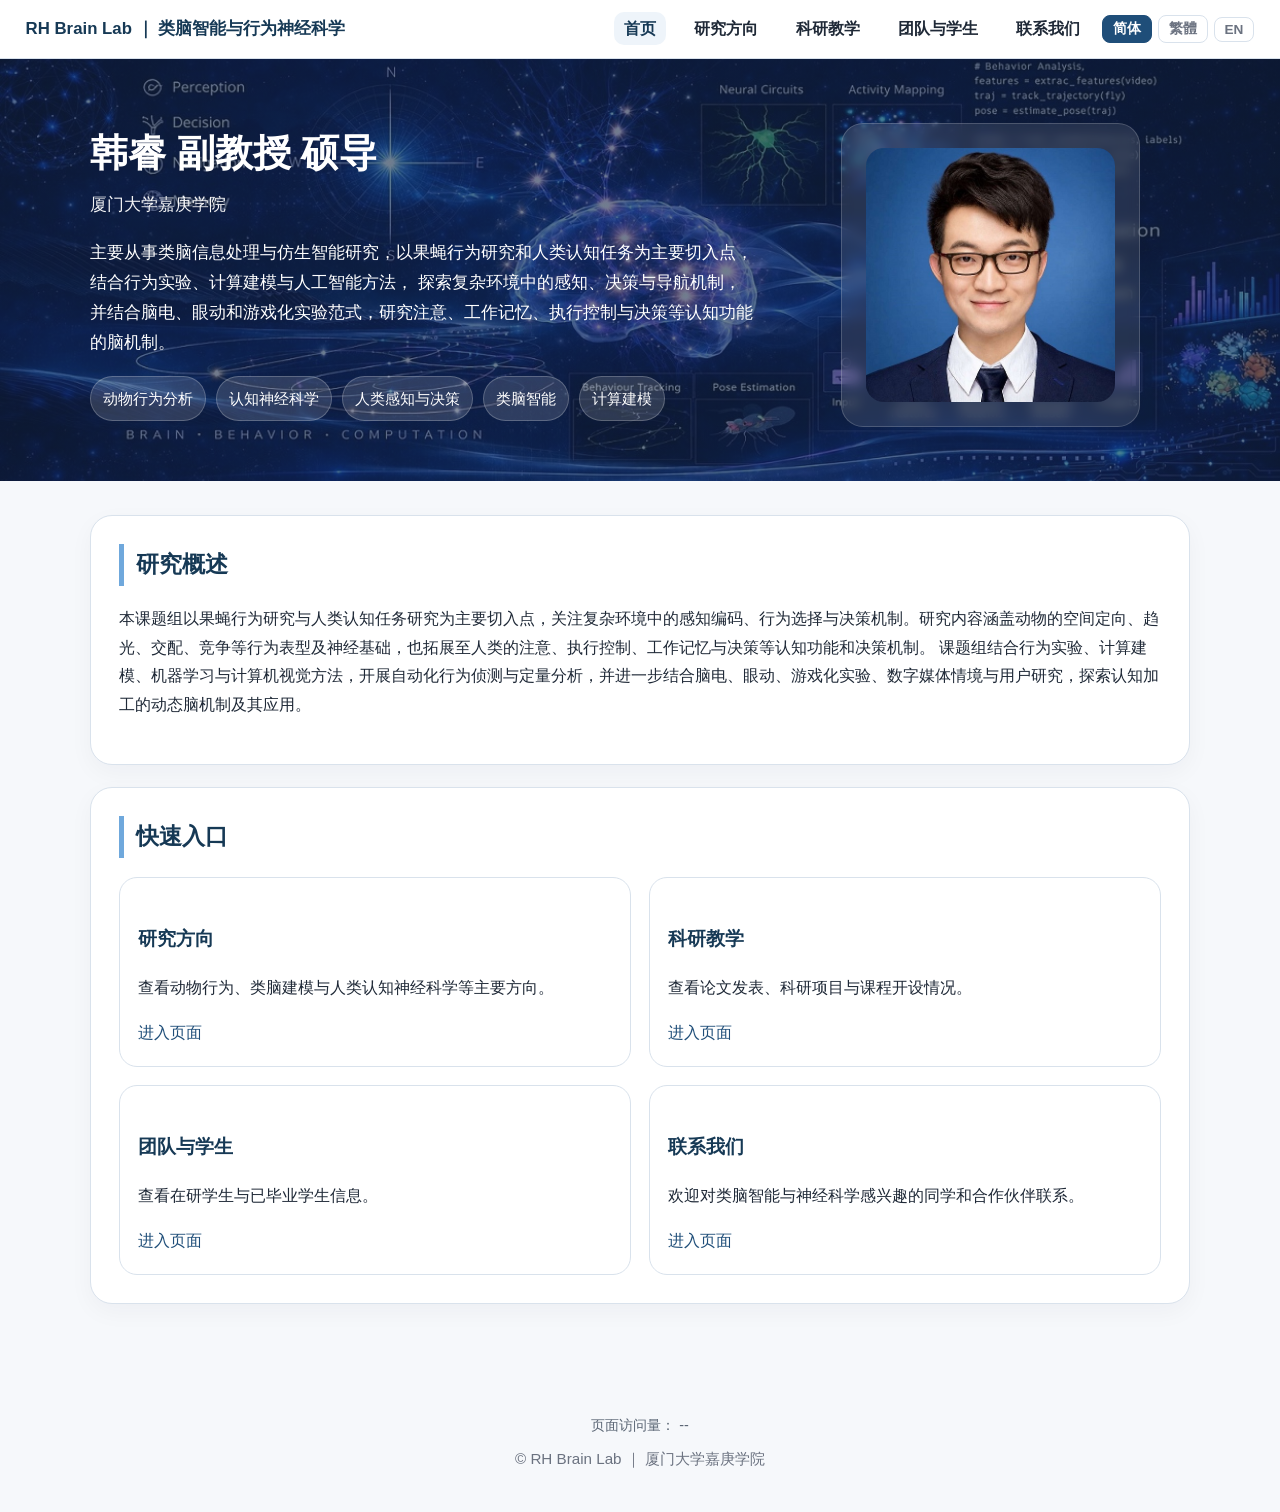
==== commit 00f4fb0a: "Add files via upload" ====
--- a/index.html
+++ b/index.html
@@ -102,14 +102,14 @@
       </div>
       <p class="lead lang zh-cn">
         主要从事类脑信息处理与仿生智能研究，以果蝇行为研究和人类认知任务为主要切入点，结合行为实验、计算建模与人工智能方法，
-        探索复杂环境中的感知、决策与导航机制，并结合EEG、眼动和游戏化实验范式，研究注意、工作记忆、执行控制与决策等认知功能的脑机制。
+        探索复杂环境中的感知、决策与导航机制，并结合脑电、眼动和游戏化实验范式，研究注意、工作记忆、执行控制与决策等认知功能的脑机制。
       </p>
       <p class="lead lang zh-tw">
         主要從事類腦信息處理與仿生智能研究，以果蠅行為研究和人類認知任務為主要切入點，結合行為實驗、計算建模與人工智能方法，
-        探索複雜環境中的感知、決策與導航機制，並結合EEG、眼動和遊戲化實驗範式，研究注意、工作記憶、執行控制與決策等認知功能的腦機制。
+        探索複雜環境中的感知、決策與導航機制，並結合腦電、眼動和遊戲化實驗範式，研究注意、工作記憶、執行控制與決策等認知功能的腦機制。
       </p>
       <p class="lead lang en">
-        Focusing on brain-inspired information processing and biomimetic intelligence, we use fruit-fly behavior and human cognitive tasks as two major entry points, integrating behavioral experiments, computational modeling, and AI methods to study perception, decision-making, and navigation in complex environments. We also combine EEG, eye tracking, and gamified paradigms to investigate the neural mechanisms of attention, working memory, executive control, and decision-making.
+        Focusing on brain-inspired information processing and biomimetic intelligence, we use fruit-fly behavior and human cognitive tasks as two major entry points, integrating behavioral experiments, computational modeling, and AI methods to study perception, decision-making, and navigation in complex environments. We also combine electroencephalography, eye tracking, and gamified paradigms to investigate the neural mechanisms of attention, working memory, executive control, and decision-making.
       </p>
       <ul class="tag-list">
         <li class="tag"><span class="lang zh-cn">动物行为分析</span><span class="lang zh-tw">動物行為分析</span><span class="lang en">Animal Behavior Analysis</span></li>
@@ -136,15 +136,15 @@
       </h2>
       <p class="lang zh-cn">
         本课题组以果蝇行为研究与人类认知任务研究为主要切入点，关注复杂环境中的感知编码、行为选择与决策机制。研究内容涵盖动物的空间定向、趋光、交配、竞争等行为表型及神经基础，也拓展至人类的注意、执行控制、工作记忆与决策等认知功能和决策机制。
-        课题组结合行为实验、计算建模、机器学习与计算机视觉方法，开展自动化行为侦测与定量分析，并进一步结合EEG、眼动、游戏化实验、数字媒体情境与用户研究，探索认知加工的动态脑机制及其应用。
+        课题组结合行为实验、计算建模、机器学习与计算机视觉方法，开展自动化行为侦测与定量分析，并进一步结合脑电、眼动、游戏化实验、数字媒体情境与用户研究，探索认知加工的动态脑机制及其应用。
       </p>
       <p class="lang zh-tw">
         本課題組以果蠅行為研究與人類認知任務研究為主要切入點，關注複雜環境中的感知編碼、行為選擇與決策機制。研究內容涵蓋動物的空間定向、趨光、交配、競爭等行為表型及神經基礎，也拓展至人類的注意、執行控制、工作記憶與決策等認知功能和決策機制。
-        課題組結合行為實驗、計算建模、機器學習與計算機視覺方法，開展自動化行為偵測與定量分析，並進一步結合EEG、眼動、遊戲化實驗、數字媒體情境與用戶研究，探索認知加工的動態腦機制及其應用。
+        課題組結合行為實驗、計算建模、機器學習與計算機視覺方法，開展自動化行為偵測與定量分析，並進一步結合腦電、眼動、遊戲化實驗、數字媒體情境與用戶研究，探索認知加工的動態腦機制及其應用。
       </p>
       <p class="lang en">
         Our group takes fruit-fly behavior and human cognitive tasks as major entry points to investigate perceptual encoding, behavioral choice, and decision-making in complex environments. Our research covers animal behavioral phenotypes and neural bases, including spatial orientation, phototaxis, mating, and competition, and also extends to human cognitive functions and decision mechanisms such as attention, executive control, working memory, and decision-making.
-        By integrating behavioral experiments, computational modeling, machine learning, and computer vision, we develop automated behavioral detection and quantitative-analysis approaches, and further combine EEG, eye tracking, gamified experiments, digital-media contexts, and user research to explore the dynamic neural mechanisms of cognitive processing and their applications.
+        By integrating behavioral experiments, computational modeling, machine learning, and computer vision, we develop automated behavioral detection and quantitative-analysis approaches, and further combine electroencephalography, eye tracking, gamified experiments, digital-media contexts, and user research to explore the dynamic neural mechanisms of cognitive processing and their applications.
       </p>
     </section>
 
